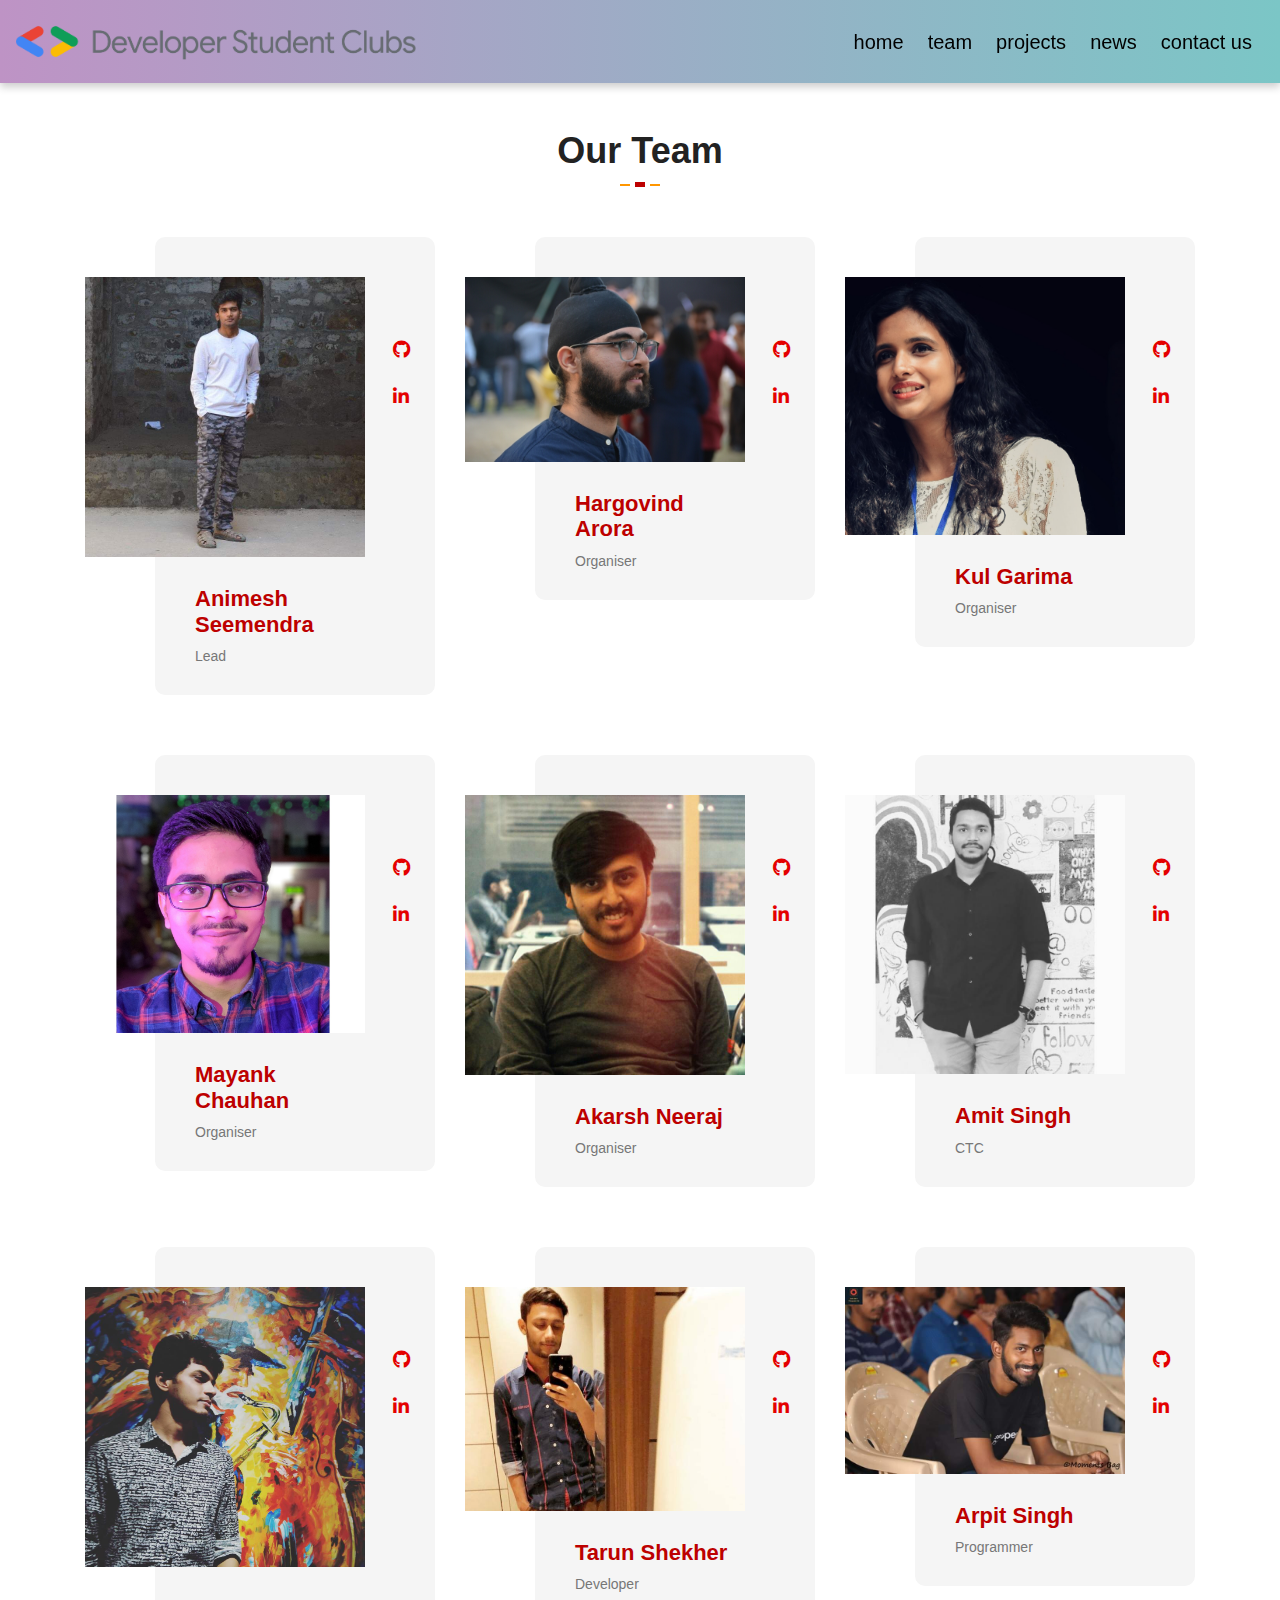
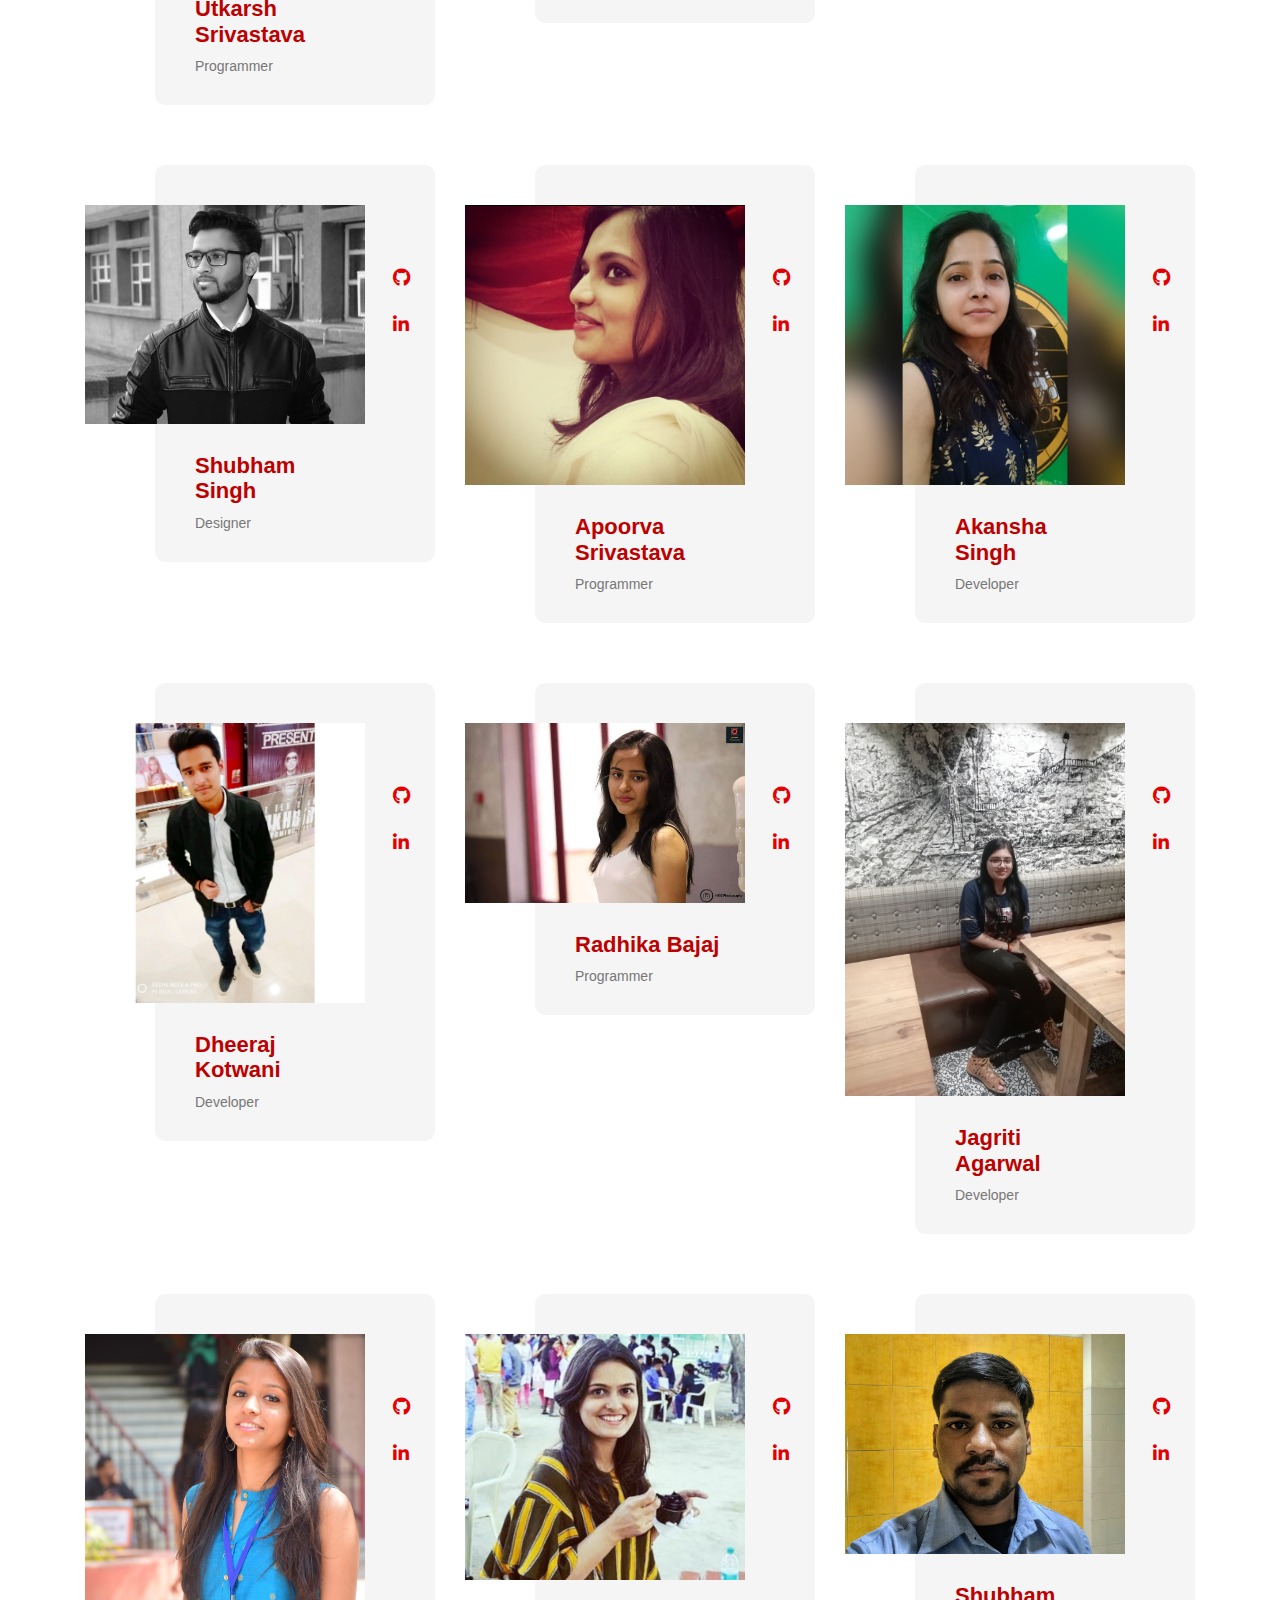
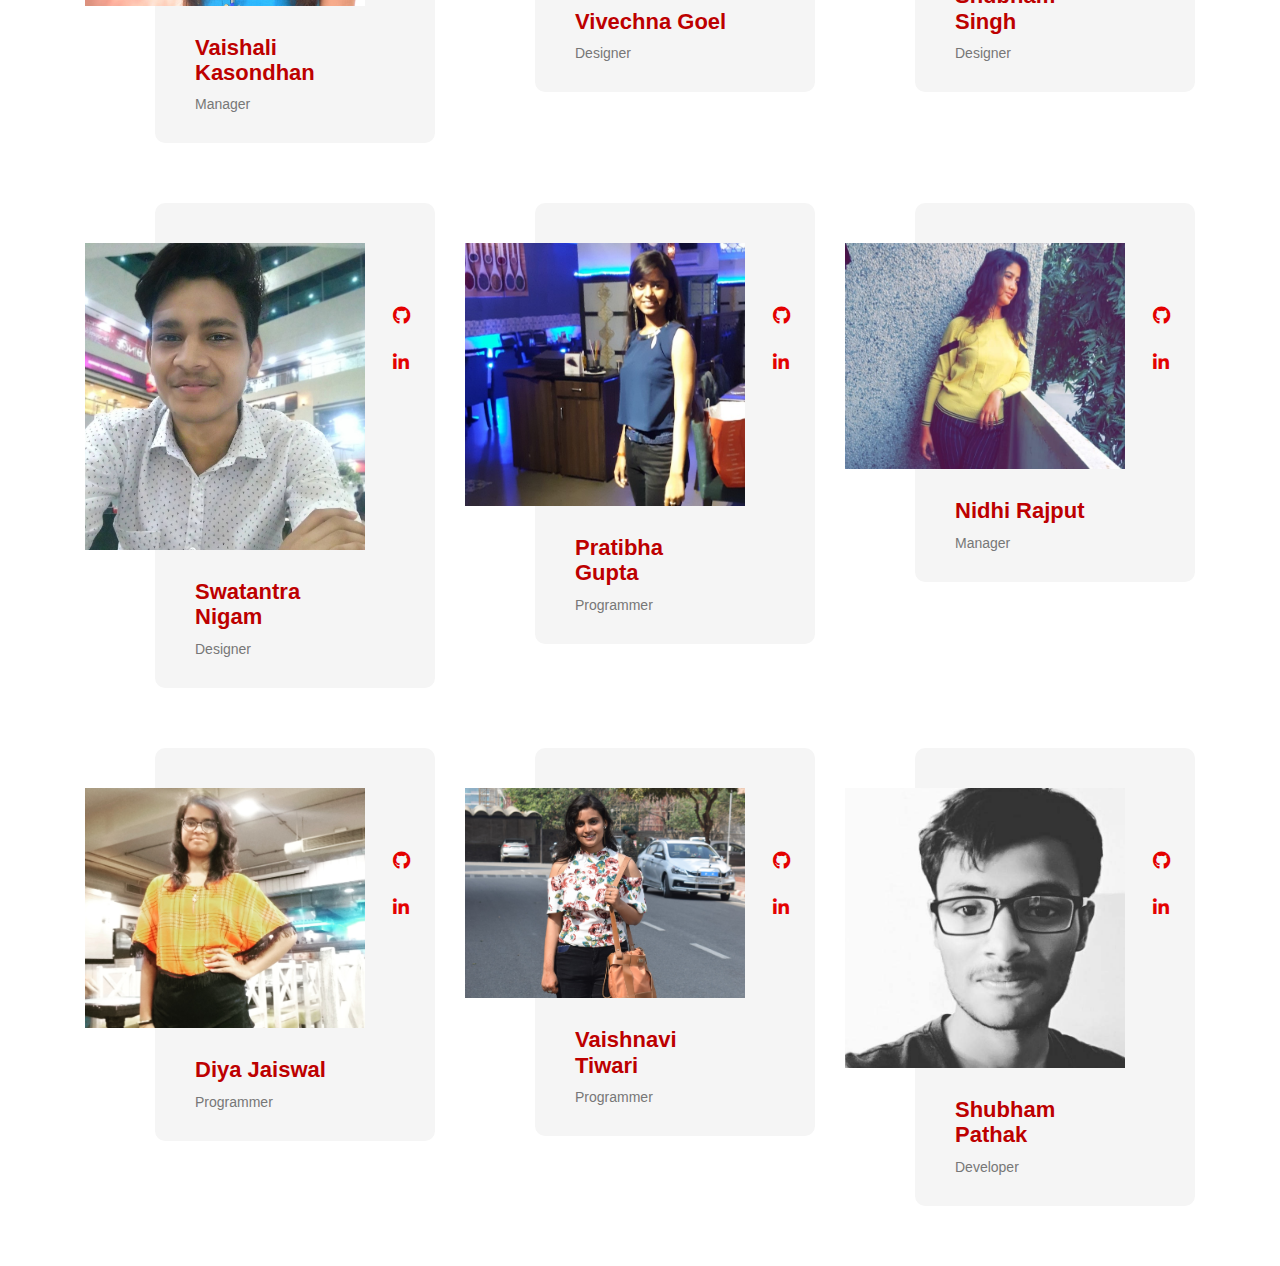
==== team.html @ 02ae9c07 "first commit" ====
<!DOCTYPE html>
<!-- Designed and developed by Tarun Shekher 
    Contact- shekhertarun@gmail.com -->
    <html lang="en" >
    <head>
      <meta charset="UTF-8">
      <meta name="viewport" content="width=device-width, initial-scale=1, shrink-to-fit=no">
      <meta http-equiv="x-ua-compatible" content="ie=edge">
      <title>Our Team</title>
      <!-- fonts -->
      <link href="https://fonts.googleapis.com/css?family=Cookie|Nunito&display=swap" rel="stylesheet">
      <link rel="stylesheet" href="https://maxcdn.bootstrapcdn.com/bootstrap/4.1.3/css/bootstrap.min.css">
      <link rel="stylesheet" href="https://use.fontawesome.com/releases/v5.6.3/css/all.css">
      <link rel="stylesheet" href="https://daneden.github.io/animate.css/animate.min.css"><link rel="stylesheet" href="./style.css">
      <style>
        /* width */
        ::-webkit-scrollbar {
          width: 10px;
      }

      /* Track */
      ::-webkit-scrollbar-track {
          box-shadow: inset 0 0 5px grey; 
          border-radius: 10px;
      }

      /* Handle */
      ::-webkit-scrollbar-thumb {
          background: #9F9DC1; 
          border-radius: 10px;
      }

      /* Handle on hover */
      ::-webkit-scrollbar-thumb:hover {
          background: #363056; 
      }
      #dell{
        font-family: font-family: 'Cookie', cursive;
    }
</style>
</head>
<body>
    <!-- Navbar begins -->
    <nav class="navbar navbar-expand-lg navbar-light" id="nav" style=";position:fixed;top:0px;width:100%;z-index:9999;background-color:#D3D3D3;box-shadow: 0 4px 8px 0 rgba(0, 0, 0, 0.2);">
        <a class="navbar-brand">
            <img src="dsc_linear.png" align="left" id="logo" style="margin-bottom:10px;margin-top:10px;">
            <img src="logo.png" align="right" id="logosmall">
        </a>

        <button class="navbar-toggler" type="button" data-toggle="collapse" data-target="#navbarTogglerDemo02" aria-controls="navbarTogglerDemo02" aria-expanded="false" aria-label="Toggle navigation">
            <span class="navbar-toggler-icon"></span>
        </button>

        <div class="collapse navbar-collapse" id="navbarTogglerDemo02" id="dell">
            <ul id="navb" class="navbar-nav ml-auto mt-2 mt-lg-0" >
                <li class="nav-item active">
                    <a id="home" style="display:inline;font-size:20px;margin-left:-5px;margin-right:12px;margin-bottom:-1px; font-family: "Comfortaa", Helvetica, Arial, sans-serif;" href="index.html">home<span class="sr-only">(current)</span></a>
                </li>
                <li class="nav-item">
                    <a id="team" style="display:inline;font-size:20px;margin-left:12px;margin-right:12px;margin-top:12px; font-family: "Comfortaa", Helvetica, Arial, sans-serif;" href="team.html">team</a>
                </li>
                <li class="nav-item">
                    <a id="projects" style="display:inline;font-size:20px;margin-left:12px;margin-right:12px;margin-top:12px; font-family: "Comfortaa", Helvetica, Arial, sans-serif;" href="index.html">projects</a>
                </li>
                <li class="nav-item">
                    <a id="news" style="display:inline;font-size:20px;margin-left:12px;margin-right:12px;margin-top:12px; font-family: "Comfortaa", Helvetica, Arial, sans-serif;" href="index.html">news</a>
                </li>
                <li class="nav-item">
                    <a id="contact1" style="display:inline;font-size:20px;margin:12px; font-family: "Comfortaa", Helvetica, Arial, sans-serif;" href="index.html">contact us</a>
                </li>
            </ul>
        </div>
    </nav>
    <br/>

    <!-- Navbar Ends -->

    <!-- partial:index.partial.html -->
    <section>
        <section class="team-page-section">
            <div class="container">
                <!-- Sec Title -->
                <div class="sec-title centered">
                    <div class="title"><h2>Our Team</h2></div>
                    <div class="separator"><span></span></div>
                </div>

                <div class="row clearfix">

                    <!-- Team Block -->
                    <div class="team-block col-lg-4 col-md-6 col-sm-12">
                        <div class="inner-box wow fadeInLeft" data-wow-delay="0ms" data-wow-duration="1500ms">
                            <ul class="social-icons">
                                <li><a href="https://github.com/animeshseemendra"><i class="fab fa-github"></i></a></li>

                                <li><a href="https://www.linkedin.com/in/animeshseemendra"><i class="fab fa-linkedin-in"></i></a></li>
                            </ul>
                            <div class="image">
                                <a href="#"><img src="Animesh_Seemendra.jpg" alt="" /></a>
                            </div>
                            <div class="lower-content">
                                <h3><a href="#">Animesh Seemendra </a></h3>
                                <div class="designation">Lead </div>
                            </div>
                        </div>
                    </div>
                    <!-- Team Block -->
                    <div class="team-block col-lg-4 col-md-6 col-sm-12">
                        <div class="inner-box wow fadeInLeft" data-wow-delay="0ms" data-wow-duration="1500ms">
                            <ul class="social-icons">
                                <li><a href="https://github.com/HargovindArora"><i class="fab fa-github"></i></a></li>

                                <li><a href="https://www.linkedin.com/in/hargovind-s-a0815283/"><i class="fab fa-linkedin-in"></i></a></li>
                            </ul>
                            <div class="image">
                                <a href="#"><img src="20190619_235547.jpg" style="height: 80%;" alt="" /></a>
                            </div>
                            <div class="lower-content">
                                <h3><a href="#">Hargovind Arora </a></h3>
                                <div class="designation">Organiser </div>
                            </div>
                        </div>
                    </div>
                    <!-- Team Block -->
                    <div class="team-block col-lg-4 col-md-6 col-sm-12">
                        <div class="inner-box wow fadeInLeft" data-wow-delay="0ms" data-wow-duration="1500ms">
                            <ul class="social-icons">
                                <li><a href="https://github.com/kulgarima"><i class="fab fa-github"></i></a></li>

                                <li><a href="https://www.linkedin.com/in/kul-garima-1950ab125"><i class="fab fa-linkedin-in"></i></a></li>
                            </ul>
                            <div class="image">
                                <a href="#"><img src="DSC_0155-01.jpg" alt="" /></a>
                            </div>
                            <div class="lower-content">
                                <h3><a href="#">Kul Garima </a></h3>
                                <div class="designation">Organiser </div>
                            </div>
                        </div>
                    </div>
                    <!-- Team Block -->
                    <div class="team-block col-lg-4 col-md-6 col-sm-12">
                        <div class="inner-box wow fadeInLeft" data-wow-delay="0ms" data-wow-duration="1500ms">
                            <ul class="social-icons">
                                <li><a href="https://github.com/MakChan"><i class="fab fa-github"></i></a></li>

                                <li><a href="https://www.linkedin.com/in/makchan15/"><i class="fab fa-linkedin-in"></i></a></li>
                            </ul>
                            <div class="image">
                                <a href="#"><img src="Mayank Chauhan.jpg" alt="" /></a>
                            </div>
                            <div class="lower-content">
                                <h3><a href="#">Mayank Chauhan </a></h3>
                                <div class="designation">Organiser</div>
                            </div>
                        </div>
                    </div>
                    <!-- Team Block -->
                    <div class="team-block col-lg-4 col-md-6 col-sm-12">
                        <div class="inner-box wow fadeInLeft" data-wow-delay="0ms" data-wow-duration="1500ms">
                            <ul class="social-icons">

                                <li><a href="https://github.com/akarshn04"><i class="fab fa-github"></i></a></li>

                                <li><a href="https://www.linkedin.com/in/beingoriginal"><i class="fab fa-linkedin-in"></i></a></li>
                            </ul>
                            <div class="image">
                                <a href="#"><img src="-91 79853 39553 20190613_222628.jpg" alt="" /></a>
                            </div>
                            <div class="lower-content">
                                <h3><a href="#">Akarsh Neeraj </a></h3>
                                <div class="designation">Organiser </div>
                            </div>
                        </div>
                    </div>
                    <!-- Team Block -->
                    <!-- Team Block -->
                    <div class="team-block col-lg-4 col-md-6 col-sm-12">
                        <div class="inner-box wow fadeInLeft" data-wow-delay="0ms" data-wow-duration="1500ms">
                            <ul class="social-icons">

                                <li><a href="https://github.com/amit9651"><i class="fab fa-github"></i></a></li>

                                <li><a href="https://www.linkedin.com/in/amit-singh-pal-371025129"><i class="fab fa-linkedin-in"></i></a></li>
                            </ul>
                            <div class="image">
                                <a href="#"><img src="Amitsingh.jpeg" alt="" /></a>
                            </div>
                            <div class="lower-content">
                                <h3><a href="#">Amit Singh </a></h3>
                                <div class="designation">CTC </div>
                            </div>
                        </div>
                    </div>
                    <!-- Team Block -->
                    <!-- Team Block -->
                    <div class="team-block col-lg-4 col-md-6 col-sm-12">
                        <div class="inner-box wow fadeInLeft" data-wow-delay="0ms" data-wow-duration="1500ms">
                            <ul class="social-icons">

                                <li><a href="https://github.com/utkarsh7998"><i class="fab fa-github"></i></a></li>

                                <li><a href="https://www.linkedin.com/in/utkarsh7998/"><i class="fab fa-linkedin-in"></i></a></li>
                            </ul>
                            <div class="image">
                                <a href="#"><img src="utkarsh.jpg" alt="" /></a>
                            </div>
                            <div class="lower-content">
                                <h3><a href="#">Utkarsh Srivastava</a></h3>
                                <div class="designation">Programmer </div>
                            </div>
                        </div>
                    </div>
                    <!-- Team Block -->
                    <!-- Team Block -->
                    <div class="team-block col-lg-4 col-md-6 col-sm-12">
                        <div class="inner-box wow fadeInLeft" data-wow-delay="0ms" data-wow-duration="1500ms">
                            <ul class="social-icons">

                                <li><a href="https://github.com/Tarun9005"><i class="fab fa-github"></i></a></li>

                                <li><a href="https://www.linkedin.com/in/tarun-shekher-5b3801147"><i class="fab fa-linkedin-in"></i></a></li>
                            </ul>
                            <div class="image">
                                <a href="#"><img src="Screenshot_2019-06-14-20-42-00.png" alt="" /></a>
                            </div>
                            <div class="lower-content">
                                <h3><a href="#">Tarun Shekher </a></h3>
                                <div class="designation">Developer </div>
                            </div>
                        </div>
                    </div>
                    <!-- Team Block -->
                    <!-- Team Block -->
                    <div class="team-block col-lg-4 col-md-6 col-sm-12">
                        <div class="inner-box wow fadeInLeft" data-wow-delay="0ms" data-wow-duration="1500ms">
                            <ul class="social-icons">

                                <li><a href="https://github.com/gravious00"><i class="fab fa-github"></i></a></li>

                                <li><a href="https://www.linkedin.com/in/gravious00"><i class="fab fa-linkedin-in"></i></a></li>
                            </ul>
                            <div class="image">
                                <a href="#"><img src="FB_IMG_1560967602244.jpg" alt="" /></a>
                            </div>
                            <div class="lower-content">
                                <h3><a href="#">Arpit Singh </a></h3>
                                <div class="designation">Programmer </div>
                            </div>
                        </div>
                    </div>
                    <!-- Team Block -->
                    <!-- Team Block -->
                    <div class="team-block col-lg-4 col-md-6 col-sm-12">
                        <div class="inner-box wow fadeInLeft" data-wow-delay="0ms" data-wow-duration="1500ms">
                            <ul class="social-icons">

                                <li><a href="https://github.com/codesirohi"><i class="fab fa-github"></i></a></li>

                                <li><a href="https://www.linkedin.com/in/shubham-singh-045609142"><i class="fab fa-linkedin-in"></i></a></li>
                            </ul>
                            <div class="image">
                                <a href="#"><img src="28424783_2119731758256246_7732588492216534068_o~2.jpg" alt="" /></a>
                            </div>
                            <div class="lower-content">
                                <h3><a href="#">Shubham Singh </a></h3>
                                <div class="designation">Designer </div>
                            </div>
                        </div>
                    </div>
                    <!-- Team Block -->
                    <!-- Team Block -->
                    <div class="team-block col-lg-4 col-md-6 col-sm-12">
                        <div class="inner-box wow fadeInLeft" data-wow-delay="0ms" data-wow-duration="1500ms">
                            <ul class="social-icons">

                                <li><a href="https://github.com/apooorvasri"><i class="fab fa-github"></i></a></li>

                                <li><a href="https://www.linkedin.com/in/apoorva-srivastava-9b9588162/"><i class="fab fa-linkedin-in"></i></a></li>
                            </ul>
                            <div class="image">
                                <a href="#"><img src="20190617_185347.jpg" alt="" /></a>
                            </div>
                            <div class="lower-content">
                                <h3><a href="#">Apoorva Srivastava </a></h3>
                                <div class="designation">Programmer </div>
                            </div>
                        </div>
                    </div>
                    <!-- Team Block -->
                    <!-- Team Block -->
                    <div class="team-block col-lg-4 col-md-6 col-sm-12">
                        <div class="inner-box wow fadeInLeft" data-wow-delay="0ms" data-wow-duration="1500ms">
                            <ul class="social-icons">

                                <li><a href="https://github.com//akansha-singh"><i class="fab fa-github"></i></a></li>

                                <li><a href="www.linkedin.com/in/akansha-singh-95a79417b"><i class="fab fa-linkedin-in"></i></a></li>
                            </ul>
                            <div class="image">
                                <a href="#"><img src="PicsArt_06-22-11.16.59.jpg" alt="" /></a>
                            </div>
                            <div class="lower-content">
                                <h3><a href="#">Akansha Singh </a></h3>
                                <div class="designation">Developer </div>
                            </div>
                        </div>
                    </div>
                    <!-- Team Block -->
                    <!-- Team Block -->
                    <div class="team-block col-lg-4 col-md-6 col-sm-12">
                        <div class="inner-box wow fadeInLeft" data-wow-delay="0ms" data-wow-duration="1500ms">
                            <ul class="social-icons">

                                <li><a href="https://github.com/dheerajkotwani"><i class="fab fa-github"></i></a></li>

                                <li><a href="https://www.linkedin.com/in/dheeraj-kotwani-300a57171"><i class="fab fa-linkedin-in"></i></a></li>
                            </ul>
                            <div class="image">
                                <a href="#"><img src="Dheeraj.jpeg" alt="" /></a>
                            </div>
                            <div class="lower-content">
                                <h3><a href="#">Dheeraj Kotwani </a></h3>
                                <div class="designation">Developer </div>
                            </div>
                        </div>
                    </div>
                    <!-- Team Block -->
                    <!-- Team Block -->
                    <div class="team-block col-lg-4 col-md-6 col-sm-12">
                        <div class="inner-box wow fadeInLeft" data-wow-delay="0ms" data-wow-duration="1500ms">
                            <ul class="social-icons">

                                <li><a href="https://github.com/radhikabajaj"><i class="fab fa-github"></i></a></li>

                                <li><a href="https://www.linkedin.com/in/radhika-bajaj-ab1962155/"><i class="fab fa-linkedin-in"></i></a></li>
                            </ul>
                            <div class="image">
                                <a href="#"><img src="FB_IMG_1560446433456.jpg" alt="" /></a>
                            </div>
                            <div class="lower-content">
                                <h3><a href="#">Radhika Bajaj </a></h3>
                                <div class="designation">Programmer </div>
                            </div>
                        </div>
                    </div>
                    <!-- Team Block -->
                    <!-- Team Block -->
                    <div class="team-block col-lg-4 col-md-6 col-sm-12">
                        <div class="inner-box wow fadeInLeft" data-wow-delay="0ms" data-wow-duration="1500ms">
                            <ul class="social-icons">

                                <li><a href="https://github.com/jagriti0424"><i class="fab fa-github"></i></a></li>

                                <li><a href="https://www.linkedin.com/in/jagriti-agarwal-a545a4175/"><i class="fab fa-linkedin-in"></i></a></li>
                            </ul>
                            <div class="image">
                                <a href="#"><img src="IMG_20190531_192212.jpg" alt="" /></a>
                            </div>
                            <div class="lower-content">
                                <h3><a href="#">Jagriti Agarwal </a></h3>
                                <div class="designation">Developer </div>
                            </div>
                        </div>
                    </div>
                    <!-- Team Block -->
                    <!-- Team Block -->
                    <div class="team-block col-lg-4 col-md-6 col-sm-12">
                        <div class="inner-box wow fadeInLeft" data-wow-delay="0ms" data-wow-duration="1500ms">
                            <ul class="social-icons">

                                <li><a href="https://github.com/vaishali8799"><i class="fab fa-github"></i></a></li>

                                <li><a href="https://www.linkedin.com/in/vaishali-kasondhan-52a8ab180/"><i class="fab fa-linkedin-in"></i></a></li>
                            </ul>
                            <div class="image">
                                <a href="#"><img src="IMG-20190614-WA0001.jpg" alt="" /></a>
                            </div>
                            <div class="lower-content">
                                <h3><a href="#">Vaishali Kasondhan</a></h3>
                                <div class="designation">Manager </div>
                            </div>
                        </div>
                    </div>
                    <!-- Team Block -->
                    <!-- Team Block -->
                    <div class="team-block col-lg-4 col-md-6 col-sm-12">
                        <div class="inner-box wow fadeInLeft" data-wow-delay="0ms" data-wow-duration="1500ms">
                            <ul class="social-icons">

                                <li><a href="https://github.com/vivechna"><i class="fab fa-github"></i></a></li>

                                <li><a href="https://www.linkedin.com/in/vivechna-goel-8a4980166"><i class="fab fa-linkedin-in"></i></a></li>
                            </ul>
                            <div class="image">
                                <a href="#"><img src="IMG_20190614_202523.jpg" alt="" /></a>
                            </div>
                            <div class="lower-content">
                                <h3><a href="#">Vivechna Goel </a></h3>
                                <div class="designation">Designer </div>
                            </div>
                        </div>
                    </div>
                    <!-- Team Block -->
                    <!-- Team Block -->
                    <div class="team-block col-lg-4 col-md-6 col-sm-12">
                        <div class="inner-box wow fadeInLeft" data-wow-delay="0ms" data-wow-duration="1500ms">
                            <ul class="social-icons">

                                <li><a href="https://github.com/singhking23"><i class="fab fa-github"></i></a></li>

                                <li><a href="https://www.linkedin.com/in/singhking23/"><i class="fab fa-linkedin-in"></i></a></li>
                            </ul>
                            <div class="image">
                                <a href="#"><img src="FB_IMG_1555808212229.jpg" alt="" /></a>
                            </div>
                            <div class="lower-content">
                                <h3><a href="#">Shubham Singh </a></h3>
                                <div class="designation">Designer </div>
                            </div>
                        </div>
                    </div>
                    <!-- Team Block -->
                    <!-- Team Block -->
                    <div class="team-block col-lg-4 col-md-6 col-sm-12">
                        <div class="inner-box wow fadeInLeft" data-wow-delay="0ms" data-wow-duration="1500ms">
                            <ul class="social-icons">

                                <li><a href="https://github.com/swatantra94"><i class="fab fa-github"></i></a></li>

                                <li><a href="https://www.linkedin.com/in/swatantra-kumar-nigam-80b58617b"><i class="fab fa-linkedin-in"></i></a></li>
                            </ul>
                            <div class="image">
                                <a href="#"><img src="dd.jpg" alt="" /></a>
                            </div>
                            <div class="lower-content">
                                <h3><a href="#">Swatantra Nigam </a></h3>
                                <div class="designation">Designer </div>
                            </div>
                        </div>
                    </div>
                    <!-- Team Block -->
                    <!-- Team Block -->
                    <div class="team-block col-lg-4 col-md-6 col-sm-12">
                        <div class="inner-box wow fadeInLeft" data-wow-delay="0ms" data-wow-duration="1500ms">
                            <ul class="social-icons">

                                <li><a href="https://github.com/pratibha-gupta"><i class="fab fa-github"></i></a></li>

                                <li><a href="https://www.linkedin.com/in/pratibha-gupta-8318a9180/"><i class="fab fa-linkedin-in"></i></a></li>
                            </ul>
                            <div class="image">
                                <a href="#"><img src="20190616_111738.jpg" alt="" /></a>
                            </div>
                            <div class="lower-content">
                                <h3><a href="#">Pratibha Gupta </a></h3>
                                <div class="designation">Programmer </div>
                            </div>
                        </div>
                    </div>
                    <!-- Team Block -->
                    <!-- Team Block -->
                    <div class="team-block col-lg-4 col-md-6 col-sm-12">
                        <div class="inner-box wow fadeInLeft" data-wow-delay="0ms" data-wow-duration="1500ms">
                            <ul class="social-icons">

                                <li><a href="http://github.com/Nidhirajput1301"><i class="fab fa-github"></i></a></li>

                                <li><a href="http://www.linkedin.com/in/nidhi-rajput-53a8b6180"><i class="fab fa-linkedin-in"></i></a></li>
                            </ul>
                            <div class="image">
                                <a href="#"><img src="20190621_183222.jpg" alt="" /></a>
                            </div>
                            <div class="lower-content">
                                <h3><a href="#">Nidhi Rajput </a></h3>
                                <div class="designation">Manager </div>
                            </div>
                        </div>
                    </div>
                    <!-- Team Block -->
                    <!-- Team Block -->
                    <div class="team-block col-lg-4 col-md-6 col-sm-12">
                        <div class="inner-box wow fadeInLeft" data-wow-delay="0ms" data-wow-duration="1500ms">
                            <ul class="social-icons">

                                <li><a href="https://github.com/diyajaiswal11"><i class="fab fa-github"></i></a></li>

                                <li><a href="https://www.linkedin.com/in/diya-jaiswal-5bb8b0180"><i class="fab fa-linkedin-in"></i></a></li>
                            </ul>
                            <div class="image">
                                <a href="#"><img src="IMG_20190613_233051_075.jpg" alt="" /></a>
                            </div>
                            <div class="lower-content">
                                <h3><a href="#">Diya Jaiswal </a></h3>
                                <div class="designation">Programmer </div>
                            </div>
                        </div>
                    </div>
                    <!-- Team Block -->
                    <!-- Team Block -->
                    <div class="team-block col-lg-4 col-md-6 col-sm-12">
                        <div class="inner-box wow fadeInLeft" data-wow-delay="0ms" data-wow-duration="1500ms">
                            <ul class="social-icons">

                                <li><a href="https://github.com/vaishnavitiwari"><i class="fab fa-github"></i></a></li>

                                <li><a href="#"><i class="fab fa-linkedin-in"></i></a></li>
                            </ul>
                            <div class="image">
                                <a href="#"><img src="20190427_093059.jpg" alt="" /></a>
                            </div>
                            <div class="lower-content">
                                <h3><a href="#">Vaishnavi Tiwari </a></h3>
                                <div class="designation">Programmer </div>
                            </div>
                        </div>
                    </div>
                    <!-- Team Block -->
                    <!-- Team Block -->
                    <div class="team-block col-lg-4 col-md-6 col-sm-12">
                        <div class="inner-box wow fadeInLeft" data-wow-delay="0ms" data-wow-duration="1500ms">
                            <ul class="social-icons">

                                <li><a href="https://github.com/tronku"><i class="fab fa-github"></i></a></li>

                                <li><a href="www.linkedin.com/in/tronku"><i class="fab fa-linkedin-in"></i></a></li>
                            </ul>
                            <div class="image">
                                <a href="#"><img src="FB_IMG_1560781813014.jpg" alt="" /></a>
                            </div>
                            <div class="lower-content">
                                <h3><a href="#">Shubham Pathak </a></h3>
                                <div class="designation">Developer </div>
                            </div>
                        </div>
                    </div>
                    <!-- Team Block -->



                </div>
            </div>
        </section>
    </section>
    <!-- partial -->
    <script>
        $(document).ready(function() {
        // Transition effect for navbar
        $(window).scroll(function() {
          // checks if window is scrolled more than 500px, adds/removes solid class
          if($(this).scrollTop() > 500) {
            $('.navbar').addClass('solid');
        } else {
            $('.navbar').removeClass('solid');
        }
    });
    });
</script>
<script src="https://ajax.googleapis.com/ajax/libs/jquery/3.3.1/jquery.min.js"></script>
<script src="https://code.jquery.com/jquery-3.3.1.slim.min.js" integrity="sha384-q8i/X+965DzO0rT7abK41JStQIAqVgRVzpbzo5smXKp4YfRvH+8abtTE1Pi6jizo" crossorigin="anonymous"></script>

<script src="https://cdnjs.cloudflare.com/ajax/libs/popper.js/1.14.7/umd/popper.min.js" integrity="sha384-UO2eT0CpHqdSJQ6hJty5KVphtPhzWj9WO1clHTMGa3JDZwrnQq4sF86dIHNDz0W1" crossorigin="anonymous"></script>
<script src="https://stackpath.bootstrapcdn.com/bootstrap/4.3.1/js/bootstrap.min.js" integrity="sha384-JjSmVgyd0p3pXB1rRibZUAYoIIy6OrQ6VrjIEaFf/nJGzIxFDsf4x0xIM+B07jRM" crossorigin="anonymous"></script>

</body>
</html>
---- style.css ----
ul {
            margin: 0;
            padding: 0;
            list-style: none;
        }
        img {
    max-width: 100%;
    height: auto;
}
#nav{
 background:#be93c5;
    background: -webkit-linear-gradient(to right, #be93c5, #7bc6c6);
    background: linear-gradient(to right, #be93c5, #7bc6c6);
}
a:link {
  text-decoration: none;
}

a:visited {
  text-decoration: none;
}

a:hover {

  color:#008080;

}

a:active {
  text-decoration: underline;
}

#nab:hover {

}


@media (min-width:1000px) {
  #logo{
  height:37px;
  width:400px;

  }
}


@media (min-width:1000px) {
#navb{
float:right;
}
}


@media (max-width:1000px) {
  #logo{
   height:0px;
   width:0px;
    }
}


@media (min-width:1000px) {
  #logosmall{
  height:0px;
  width:0px;
  }
}


@media (max-width:1000px) {
  #logosmall{
   height:40px;
   width:60px;
    }
}

@media (max-width:1000px) {
  #home{
   float:right;
    }
}

@media (max-width:1000px) {
  #iconhome{
   float:right;
   margin-right:5px;
    }
}


@media (max-width:1000px) {
  #team{
   float:right;
    }
}

@media (max-width:  1000px) {
  #contact1{
   float:right;
    }
}

@media (max-width:  1000px) {
  #projects{
   float:right;
    }
}

@media (max-width:  1000px) {
  #news{
   float:right;
    }
}
a {
  text-decoration: none;
  font-size: 22px;
  color: black;
}
button:hover, a:hover {
  opacity: 0.7;
}
ul.timeline {
    list-style-type: none;
    position: relative;
    padding-left: 1.5rem;
}

 /* Timeline vertical line */
ul.timeline:before {
    content: ' ';
    background: #fff;
    display: inline-block;
    position: absolute;
    left: 16px;
    width: 4px;
    height: 100%;
    z-index: 400;
    border-radius: 1rem;
}

li.timeline-item {
    margin: 20px 0;
}

#more {display: none;}
@media (min-width:1000px) {
  #news1{
   margin-left:60px;
    }
}

@media (min-width:1000px) {
  #news2{
   margin-right:60px;
    }
    #batman{
      margin-left: 20px;
    }
}

@media (min-width:1000px) {
  #news3{
   height:400px;margin-top:-40px
    }
}

@media (max-width:1000px) {
  #news3{
   height:300px;

    }
    #batman{
      margin-right: 30px;
      overflow: auto;
    }
    #superman{
      margin-right: 30px;
      overflow: auto;
    }
    #gapp{
      margin-top: 50px;
    }
    #hummel{
      margin-top: 50px;
    }
}


.team-page-section{
    position:relative;
    padding-top:70px;
}

.team-page-section .team-block{
    margin-bottom:60px;
}

.sec-title{
    position:relative;
    z-index:1;
    margin-bottom:65px;
}

.sec-title .title{
    position:relative;
    font-size:18px;
    color:#bd0000;
    font-weight:700;
    margin-bottom:12px;
    text-transform:capitalize;
}

.sec-title .separator{
    position:relative;
    width:40px;
    margin-top:16px !important;
}

.sec-title .separator:before{
    position:absolute;
    content:'';
    left:0px;
    top:0px;
    width:10px;
    height:2px;
    background-color:#ff9600;
}

.sec-title .separator:after{
    position:absolute;
    content:'';
    right:0px;
    top:0px;
    width:10px;
    height:2px;
    background-color:#ff9600;
}

.sec-title .separator span{
    position:absolute;
    left:50%;
    top:-2px;
    width:10px;
    height:5px;
    margin-left:-5px;
    display:inline-block;
    background-color:#bd0000;
}

.sec-title h2{
    position:relative;
    color:#222222;
    font-weight:700;
    font-size:36px;
    line-height:1.2em;
    margin-top:35px;
}

.sec-title .text{
    position:relative;
    font-size:14px;
    line-height:1.9em;
    color:#555555;
    margin-top:10px;
}

.sec-title.centered .separator{
    margin:0 auto !important;
    float:none !important;
}

.sec-title.centered{
    text-align: center !important;
}

.sec-title.light .title{
    color:#ffffff;
}

.sec-title.light h2{
    color:#ffffff;
}

.sec-title.light .separator span{
    background-color:#ff9600;
}

.sec-title.light .separator:before,
.sec-title.light .separator:after{
    background-color:#ffffff;
}

.team-section{
    position:relative;
    padding:80px 0px 60px;
}

.team-section.style-two .pattern-layer{
    position:absolute;
    left:0px;
    top:0px;
    right:0px;
    bottom:0px;
    background-position:center center;
    background-repeat:no-repeat;
}

.team-section .title-box{
    position:relative;
    text-align:center;
}

.team-section .title-box h2{
    position: relative;
    color: #222222;
    font-size: 36px;
    font-weight: 700;
    line-height: 1.3em;
    margin-bottom: 50px;
}

.team-section .title-box h2 span{
    color: #ff9600;
}

.team-block{
    position:relative;
}

.team-block .inner-box{
    position:relative;
    padding:40px 70px 28px 0px;
}

.team-block .inner-box:before{
    position:absolute;
    content:'';
    right:0px;
    top:0px;
    left:70px;
    bottom:0px;
    border-radius:10px;
    background-color:#f5f5f5;
    -webkit-transition:all 600ms ease;
    -moz-transition:all 600ms ease;
    -ms-transition:all 600ms ease;
    -o-transition:all 600ms ease;
    transition:all 600ms ease;
}

.team-block .inner-box::after{
    position:absolute;
    content:'';
    top:0px;
    left:70px;
    bottom:0px;
    width:0%;
    border-radius:10px;
    -webkit-transition:all 600ms ease;
    -moz-transition:all 600ms ease;
    -ms-transition:all 600ms ease;
    -o-transition:all 600ms ease;
    transition:all 600ms ease;
    background-image: -ms-linear-gradient(top, #6b79be 0%, #2b0b89 100%);
    background-image: -moz-linear-gradient(top, #6b79be 0%, #2b0b89 100%);
    background-image: -o-linear-gradient(top, #6b79be 0%, #2b0b89 100%);
    background-image: -webkit-gradient(linear, left top, left bottom, color-stop(0, #6b79be), color-stop(100, #2b0b89));
    background-image: -webkit-linear-gradient(top, #6b79be 0%, #2b0b89 100%);
    background-image: linear-gradient(to bottom, #6b79be 0%, #2b0b89 100%);
}

.team-block .inner-box:hover::after{
    width:81%;
}

.team-block .inner-box .social-icons{
    position:absolute;
    right:25px;
    top:100px;
    z-index:1;
}

.team-block .inner-box .social-icons li{
    position:relative;
    margin-bottom:20px;
}

.team-block .inner-box .social-icons li a{
    position:relative;
    color:#e40000;
    font-size:18px;
    -webkit-transition: all 0.4s;
    -moz-transition: all 0.4s;
    -o-transition: all 0.4s;
    transition: all 0.4s;
}

.team-block .inner-box:hover .lower-content h3 a,
.team-block .inner-box:hover .social-icons li a,
.team-block .inner-box:hover .lower-content .designation{
    color:#ffffff;
}

.team-block .inner-box .image{
    position:relative;
    z-index:1;
    border-radius:10px;
    background-color:#ffffff;
    box-shadow:inset 0px 0px 35px rgba(0,0,0,0.20);
}

.team-block .inner-box .image img{
    position:relative;
    width:100%;
    display:block;
}

.team-block .inner-box .lower-content{
    position:relative;
    text-align:left;
    z-index:1;
    padding:30px 15px 0px 110px;
}

.team-block .inner-box .lower-content h3{
    position:relative;
    color:#bd0000;
    font-size:18px;
    font-weight:700;
    line-height:1.3em;
}

.team-block .inner-box .lower-content h3 a{
    position:relative;
    color:#bd0000;
    -webkit-transition: all 0.4s;
    -moz-transition: all 0.4s;
    -o-transition: all 0.4s;
    transition: all 0.4s;
}

.team-block .inner-box .lower-content .designation{
    position:relative;
    margin-top:5px;
    color:#777777;
    font-size:14px;
}

.team-block.style-two .inner-box .lower-content h3 a,
.team-block.style-two .inner-box .social-icons li a{
    color:#230e8d ;
}

.team-block.style-two .inner-box:hover .lower-content h3 a,
.team-block.style-two .inner-box:hover .social-icons li a{
    color:#ffffff;
}

.team-block.style-two .inner-box::after{
    background-image: -ms-linear-gradient(top, #4d75a0 0%, #230e8d  100%);
    background-image: -moz-linear-gradient(top, #4d75a0 0%, #230e8d  100%);
    background-image: -o-linear-gradient(top, #4d75a0 0%, #230e8d  100%);
    background-image: -webkit-gradient(linear, left top, left bottom, color-stop(0, #4d75a0), color-stop(100, #230e8d ));
    background-image: -webkit-linear-gradient(top, #4d75a0 0%, #230e8d 100%);
    background-image: linear-gradient(to bottom, #4d75a0 0%, #230e8d 100%);
}
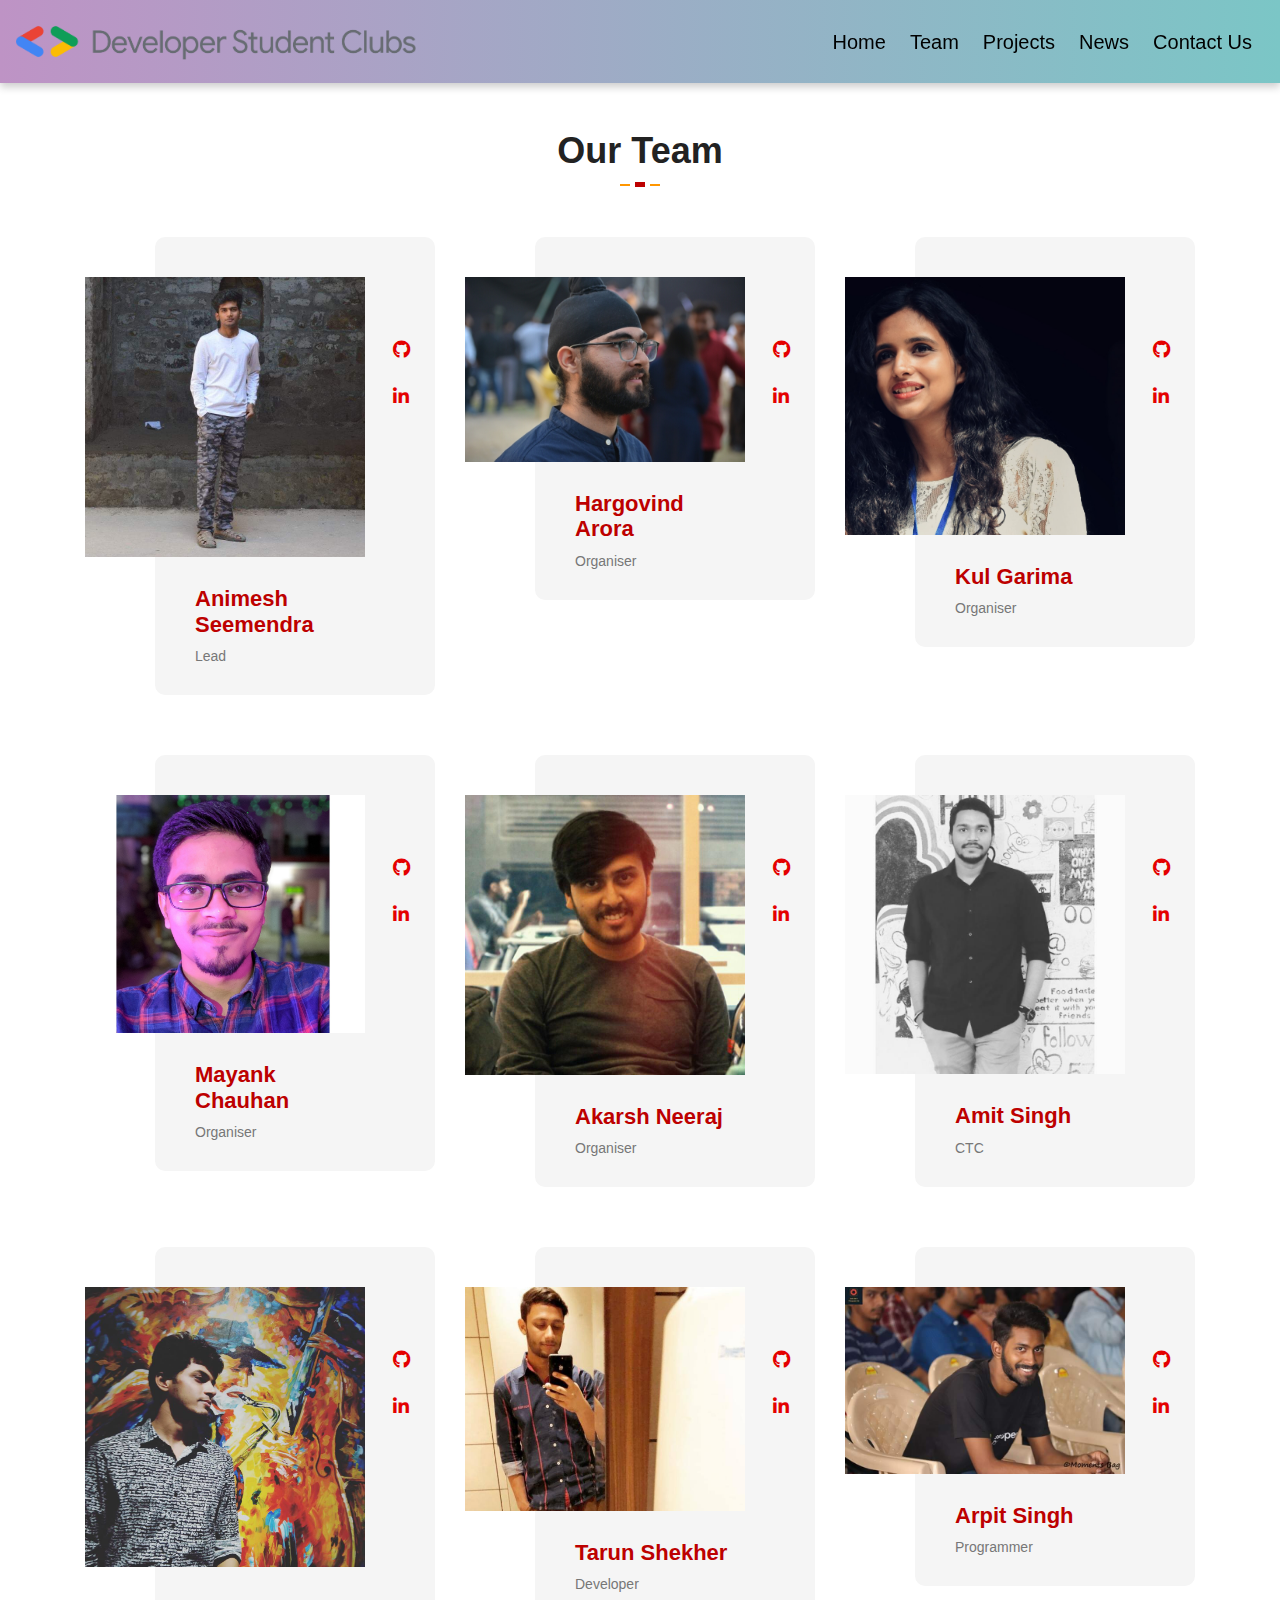
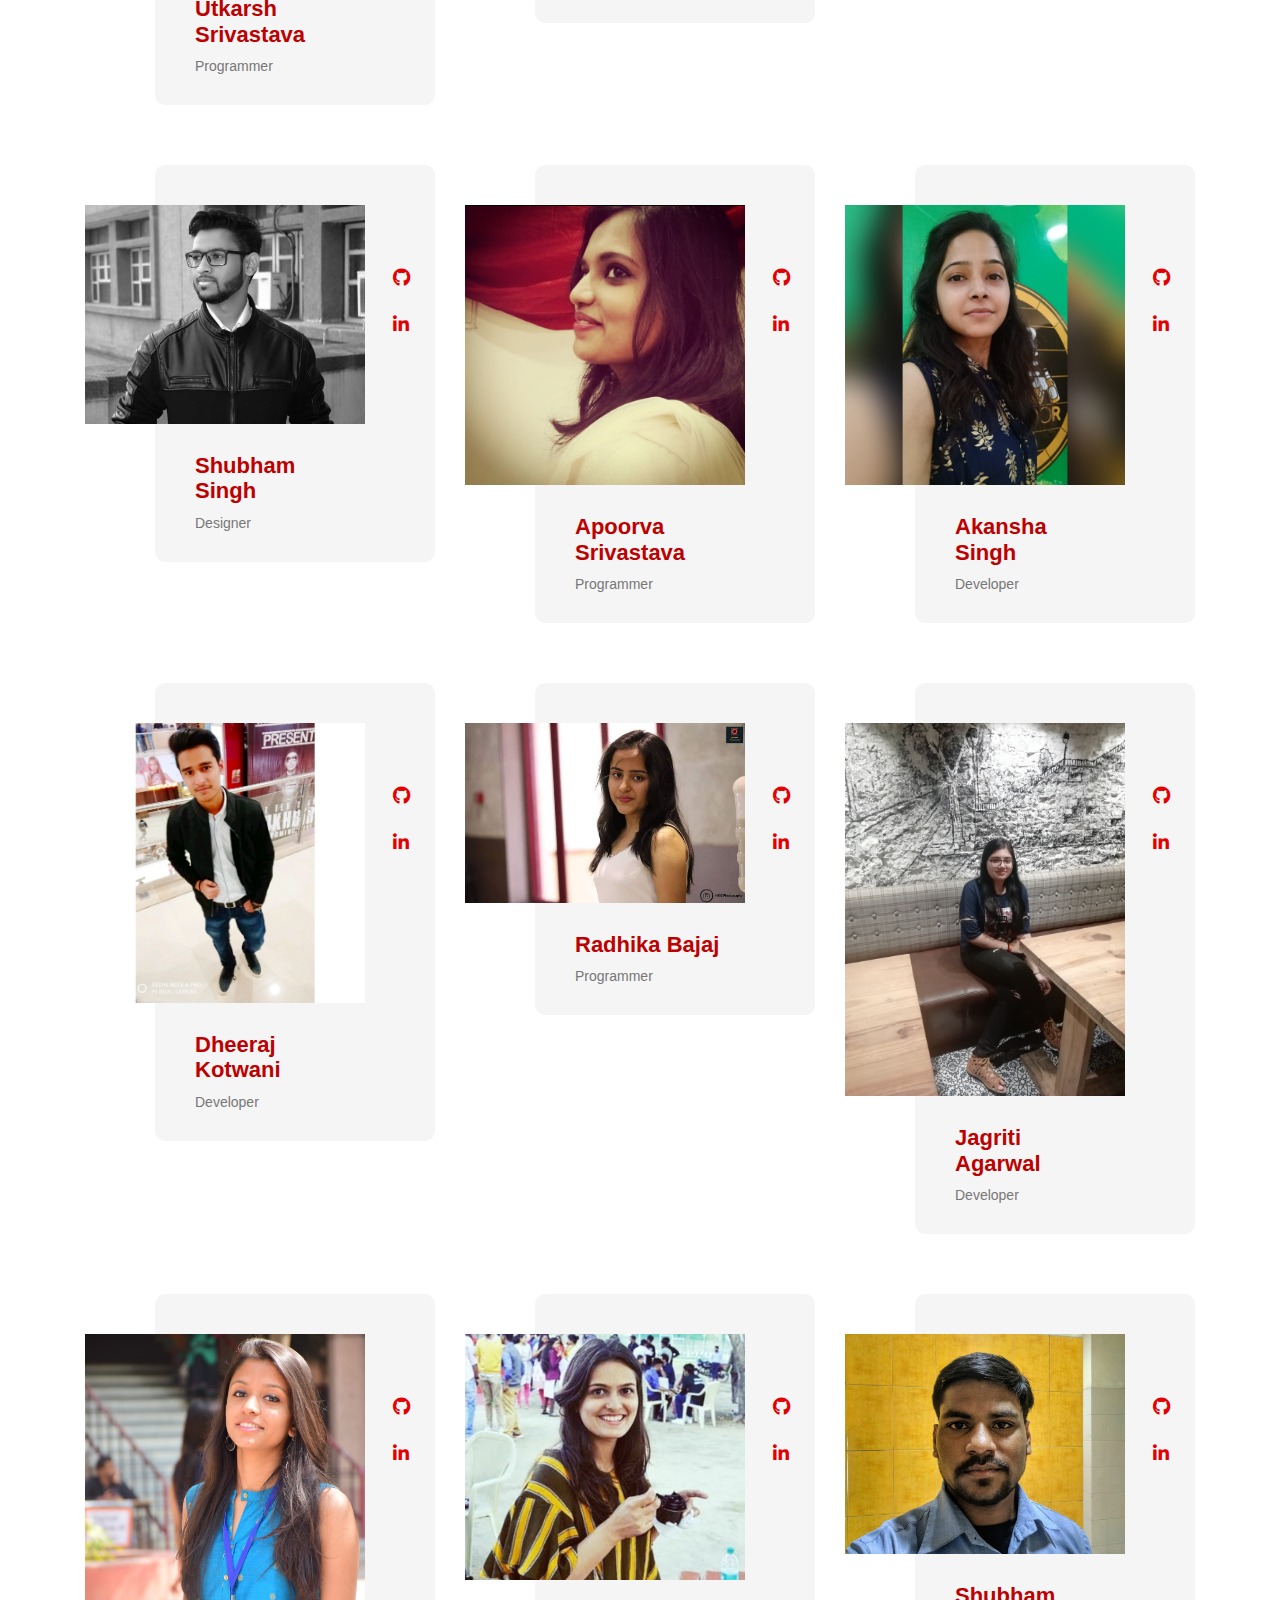
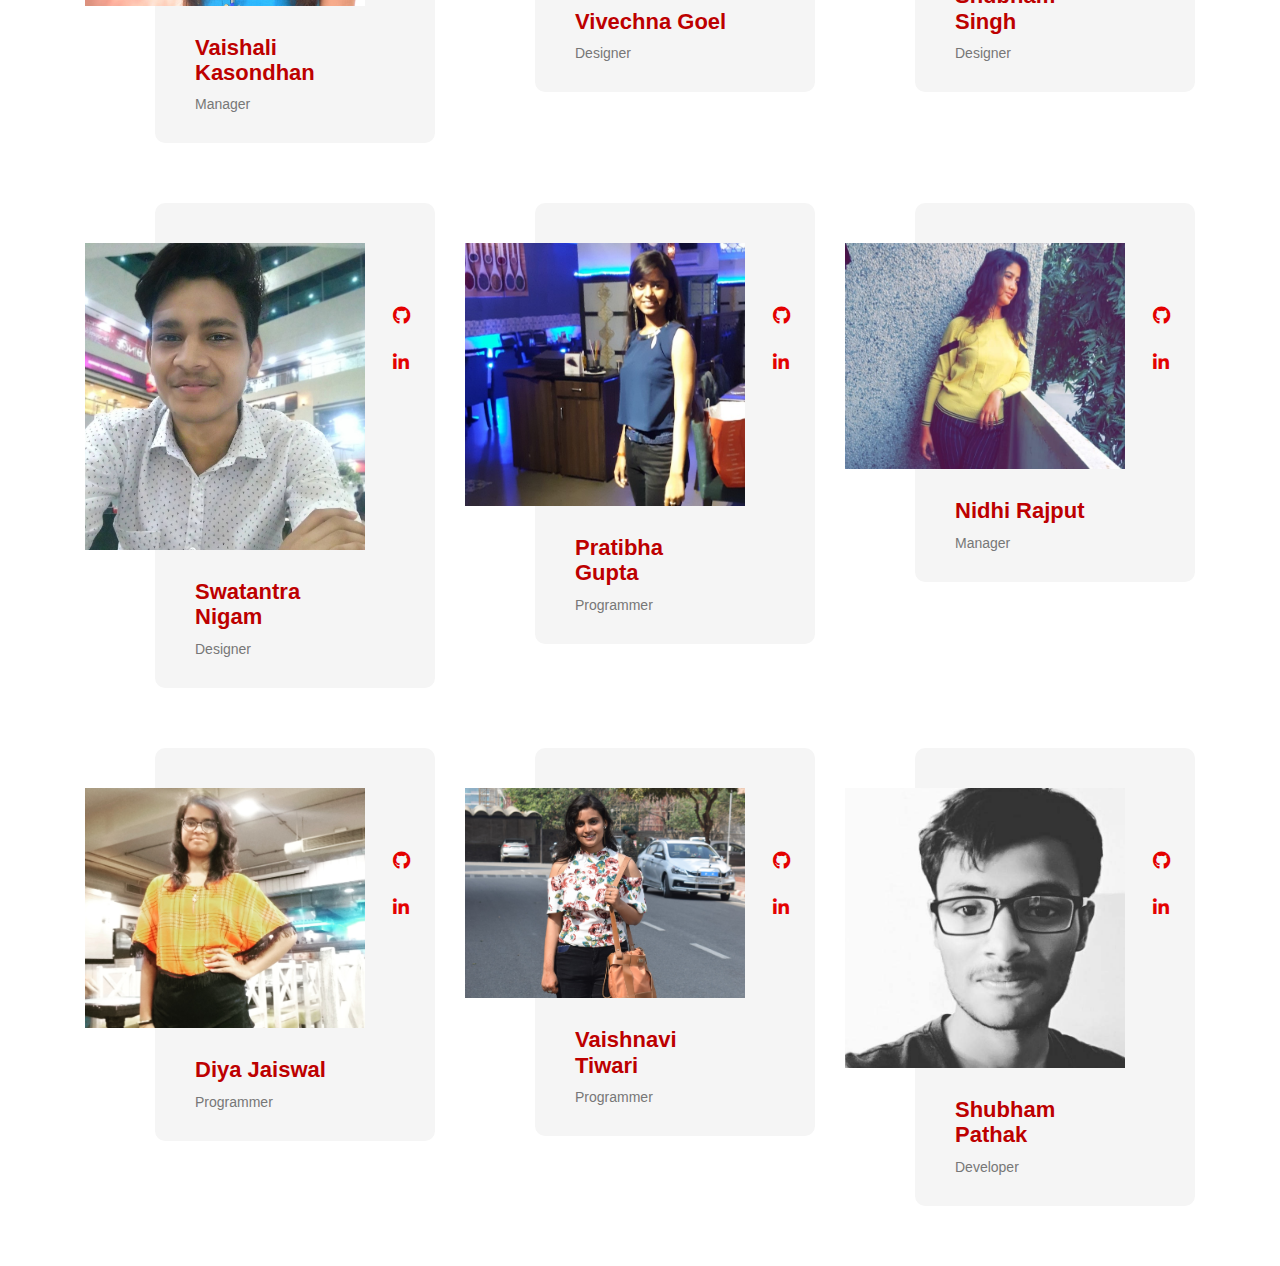
==== commit c7d258f3: "second commit" ====
--- a/team.html
+++ b/team.html
@@ -54,19 +54,19 @@
         <div class="collapse navbar-collapse" id="navbarTogglerDemo02" id="dell">
             <ul id="navb" class="navbar-nav ml-auto mt-2 mt-lg-0" >
                 <li class="nav-item active">
-                    <a id="home" style="display:inline;font-size:20px;margin-left:-5px;margin-right:12px;margin-bottom:-1px; font-family: "Comfortaa", Helvetica, Arial, sans-serif;" href="index.html">home<span class="sr-only">(current)</span></a>
+                    <a id="home" style="display:inline;font-size:20px;margin-left:-5px;margin-right:12px;margin-bottom:-1px; font-family: "Comfortaa", Helvetica, Arial, sans-serif;" href="index.html">Home<span class="sr-only">(current)</span></a>
                 </li>
                 <li class="nav-item">
-                    <a id="team" style="display:inline;font-size:20px;margin-left:12px;margin-right:12px;margin-top:12px; font-family: "Comfortaa", Helvetica, Arial, sans-serif;" href="team.html">team</a>
+                    <a id="team" style="display:inline;font-size:20px;margin-left:12px;margin-right:12px;margin-top:12px; font-family: "Comfortaa", Helvetica, Arial, sans-serif;" href="team.html">Team</a>
                 </li>
                 <li class="nav-item">
-                    <a id="projects" style="display:inline;font-size:20px;margin-left:12px;margin-right:12px;margin-top:12px; font-family: "Comfortaa", Helvetica, Arial, sans-serif;" href="index.html">projects</a>
+                    <a id="projects" style="display:inline;font-size:20px;margin-left:12px;margin-right:12px;margin-top:12px; font-family: "Comfortaa", Helvetica, Arial, sans-serif;" href="index.html">Projects</a>
                 </li>
                 <li class="nav-item">
-                    <a id="news" style="display:inline;font-size:20px;margin-left:12px;margin-right:12px;margin-top:12px; font-family: "Comfortaa", Helvetica, Arial, sans-serif;" href="index.html">news</a>
+                    <a id="news" style="display:inline;font-size:20px;margin-left:12px;margin-right:12px;margin-top:12px; font-family: "Comfortaa", Helvetica, Arial, sans-serif;" href="index.html">News</a>
                 </li>
                 <li class="nav-item">
-                    <a id="contact1" style="display:inline;font-size:20px;margin:12px; font-family: "Comfortaa", Helvetica, Arial, sans-serif;" href="index.html">contact us</a>
+                    <a id="contact1" style="display:inline;font-size:20px;margin:12px; font-family: "Comfortaa", Helvetica, Arial, sans-serif;" href="index.html">Contact Us</a>
                 </li>
             </ul>
         </div>
